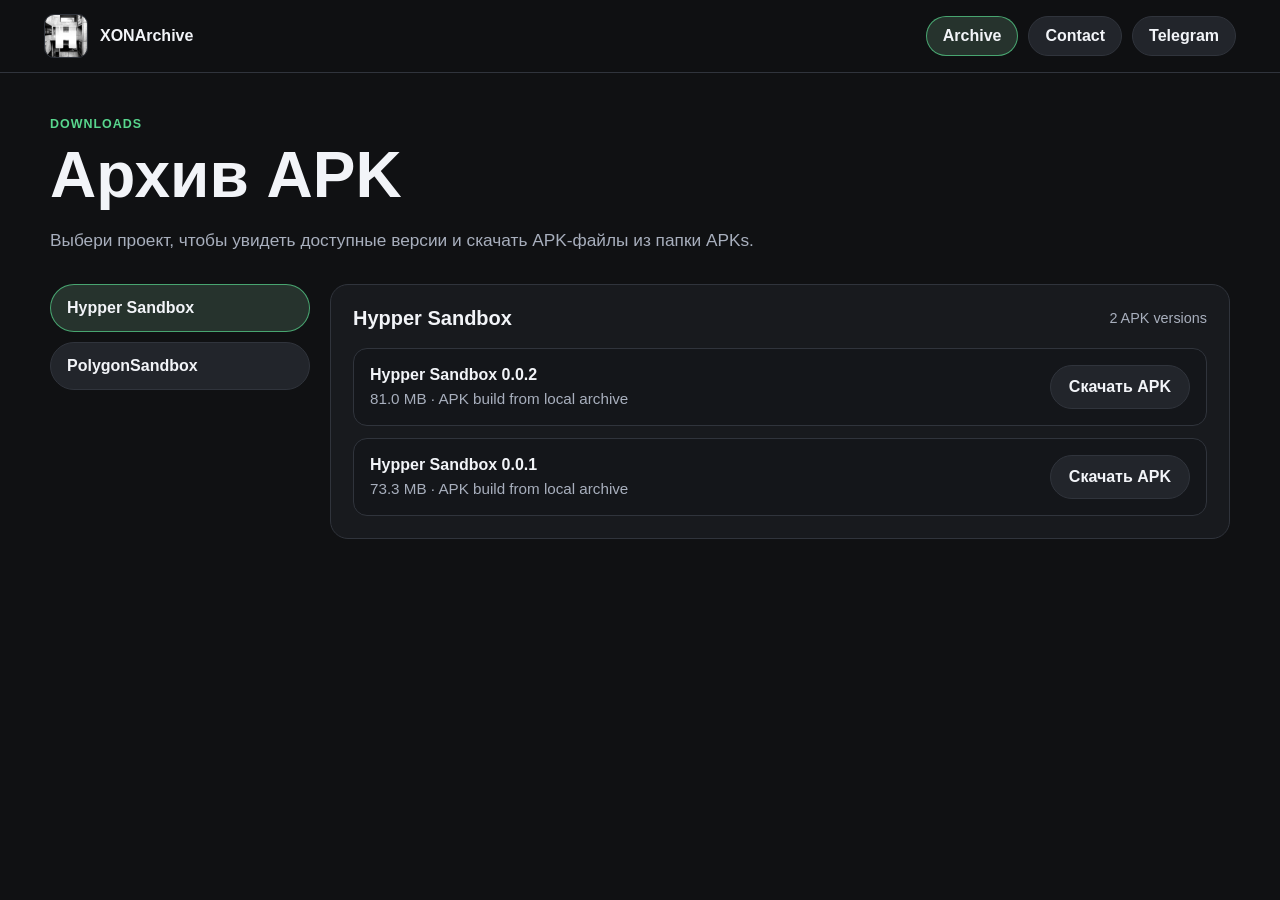
==== archive.html @ 49ba0135 "Global update 31.05.26 14:57" ====
<!doctype html>
<html lang="ru">
<head>
  <meta charset="utf-8">
  <meta name="viewport" content="width=device-width, initial-scale=1">
  <title>Archive - XONArchive</title>
  <link rel="stylesheet" href="styles.css">
</head>
<body>
  <header class="site-header">
    <a class="brand" href="index.html" aria-label="XONArchive home">
      <img src="XONArchive.jpg" alt="XONArchive">
      <span>XONArchive</span>
    </a>
    <nav class="nav">
      <a class="active" href="archive.html">Archive</a>
      <a href="contact.html">Contact</a>
      <a href="telegram.html">Telegram</a>
    </nav>
  </header>

  <main class="page">
    <section class="page-title">
      <p class="eyebrow">Downloads</p>
      <h1>Архив APK</h1>
      <p class="lead">Выбери проект, чтобы увидеть доступные версии и скачать APK-файлы из папки APKs.</p>
    </section>

    <section class="archive-layout">
      <div class="category-list" role="tablist" aria-label="Game categories">
        <button class="category-button active" type="button" data-game="hypper">Hypper Sandbox</button>
        <button class="category-button" type="button" data-game="polygon">PolygonSandbox</button>
      </div>
      <div class="version-panel">
        <div class="version-heading">
          <h2 id="gameTitle">Hypper Sandbox</h2>
          <span id="gameMeta">2 APK versions</span>
        </div>
        <div id="versionList" class="version-list"></div>
      </div>
    </section>
  </main>

  <script src="archive.js"></script>
</body>
</html>
---- styles.css ----
:root {
  color-scheme: dark;
  --bg: #101113;
  --surface: #181a1e;
  --surface-2: #22252b;
  --line: #30343c;
  --text: #f2f4f8;
  --muted: #a8afbd;
  --accent: #58d68d;
  --accent-2: #7bb7ff;
  --danger: #ff7a7a;
  --radius: 18px;
}

* {
  box-sizing: border-box;
}

body {
  margin: 0;
  min-height: 100vh;
  background: var(--bg);
  color: var(--text);
  font-family: Inter, "Segoe UI", Arial, sans-serif;
}

a {
  color: inherit;
}

.site-header {
  position: sticky;
  top: 0;
  z-index: 10;
  display: flex;
  align-items: center;
  justify-content: space-between;
  gap: 18px;
  padding: 14px clamp(16px, 4vw, 44px);
  background: rgba(16, 17, 19, 0.92);
  border-bottom: 1px solid var(--line);
  backdrop-filter: blur(18px);
}

.brand {
  display: inline-flex;
  align-items: center;
  gap: 12px;
  min-width: 0;
  color: var(--text);
  font-weight: 800;
  text-decoration: none;
}

.brand img {
  width: 44px;
  height: 44px;
  flex: 0 0 auto;
  border-radius: 10px;
  border: 1px solid var(--line);
  object-fit: cover;
}

.nav {
  display: flex;
  align-items: center;
  justify-content: flex-end;
  gap: 10px;
  flex-wrap: wrap;
}

.nav a,
.primary-link,
.category-button,
.download-button,
.contact-link {
  border: 1px solid var(--line);
  border-radius: 999px;
  background: var(--surface-2);
  color: var(--text);
  font: inherit;
  font-weight: 700;
  text-decoration: none;
  transition: transform 160ms ease, border-color 160ms ease, background 160ms ease;
}

.nav a {
  padding: 10px 16px;
}

.nav a:hover,
.nav a.active,
.primary-link:hover,
.category-button:hover,
.category-button.active,
.download-button:hover,
.contact-link:hover {
  border-color: color-mix(in srgb, var(--accent) 70%, white 0%);
  background: #26332d;
}

.nav a:hover,
.primary-link:hover,
.category-button:hover,
.download-button:hover,
.contact-link:hover {
  transform: translateY(-1px);
}

.page {
  width: min(1180px, calc(100% - 32px));
  margin: 0 auto;
  padding: 44px 0 72px;
}

.page.narrow {
  width: min(820px, calc(100% - 32px));
}

.hero {
  display: grid;
  grid-template-columns: minmax(0, 1fr) 320px;
  gap: 24px;
  align-items: stretch;
  padding: clamp(28px, 6vw, 60px);
  background: linear-gradient(135deg, #191b1f 0%, #20242b 55%, #172219 100%);
  border: 1px solid var(--line);
  border-radius: var(--radius);
}

.eyebrow {
  margin: 0 0 12px;
  color: var(--accent);
  font-size: 0.78rem;
  font-weight: 800;
  letter-spacing: 0.08em;
  text-transform: uppercase;
}

h1,
h2,
p {
  margin-top: 0;
}

h1 {
  max-width: 900px;
  margin-bottom: 18px;
  font-size: clamp(2rem, 5vw, 4.4rem);
  line-height: 1.02;
  letter-spacing: 0;
}

h2 {
  margin-bottom: 12px;
  font-size: 1.25rem;
}

.lead {
  max-width: 760px;
  margin-bottom: 0;
  color: var(--muted);
  font-size: 1.08rem;
  line-height: 1.7;
}

.status-panel,
.info-card,
.version-panel,
.contact-box,
.chat-tools,
.message {
  background: var(--surface);
  border: 1px solid var(--line);
  border-radius: var(--radius);
}

.status-panel {
  display: flex;
  flex-direction: column;
  justify-content: flex-end;
  min-height: 220px;
  padding: 24px;
}

.panel-label,
.version-heading span,
.message-meta,
.empty-note {
  color: var(--muted);
  font-size: 0.9rem;
}

.status-panel strong {
  margin: 8px 0;
  font-size: 2rem;
}

.grid-section {
  display: grid;
  grid-template-columns: repeat(3, 1fr);
  gap: 18px;
  margin-top: 22px;
}

.info-card,
.contact-box {
  padding: 24px;
}

.info-card p,
.contact-box p,
.message-text {
  color: var(--muted);
  line-height: 1.65;
}

.link-band {
  display: flex;
  align-items: center;
  justify-content: space-between;
  gap: 22px;
  margin-top: 22px;
  padding: 24px;
  border: 1px solid var(--line);
  border-radius: var(--radius);
  background: #151719;
}

.link-band p {
  margin-bottom: 0;
  color: var(--muted);
}

.primary-link,
.download-button,
.contact-link {
  display: inline-flex;
  align-items: center;
  justify-content: center;
  min-height: 44px;
  padding: 11px 18px;
  white-space: nowrap;
}

.page-title {
  margin-bottom: 28px;
}

.page-title h1 a {
  color: var(--accent-2);
  text-decoration: none;
}

.archive-layout {
  display: grid;
  grid-template-columns: 260px minmax(0, 1fr);
  gap: 20px;
  align-items: start;
}

.category-list {
  display: grid;
  gap: 10px;
}

.category-button {
  width: 100%;
  min-height: 48px;
  padding: 12px 16px;
  cursor: pointer;
  text-align: left;
}

.version-panel {
  padding: 22px;
}

.version-heading {
  display: flex;
  align-items: center;
  justify-content: space-between;
  gap: 16px;
  margin-bottom: 18px;
}

.version-heading h2 {
  margin-bottom: 0;
}

.version-list {
  display: grid;
  gap: 12px;
}

.version-item {
  display: grid;
  grid-template-columns: minmax(0, 1fr) auto;
  gap: 16px;
  align-items: center;
  padding: 16px;
  border: 1px solid var(--line);
  border-radius: 14px;
  background: #14161a;
}

.version-name {
  display: block;
  margin-bottom: 6px;
  font-weight: 800;
}

.version-info {
  color: var(--muted);
  font-size: 0.95rem;
}

.contact-link {
  margin-bottom: 18px;
  color: var(--accent-2);
}

.chat-tools {
  position: sticky;
  top: 82px;
  z-index: 5;
  display: flex;
  align-items: center;
  justify-content: space-between;
  gap: 16px;
  margin-bottom: 18px;
  padding: 14px;
}

.chat-tools input {
  width: min(520px, 100%);
  min-height: 44px;
  padding: 10px 16px;
  border: 1px solid var(--line);
  border-radius: 999px;
  background: #101113;
  color: var(--text);
  font: inherit;
}

.chat-list {
  display: grid;
  gap: 14px;
}

.message {
  padding: 16px;
}

.message-meta {
  display: flex;
  justify-content: space-between;
  gap: 12px;
  margin-bottom: 10px;
}

.message-text {
  white-space: pre-wrap;
}

.message-text a {
  color: var(--accent-2);
}

.message img {
  display: block;
  width: min(100%, 680px);
  max-height: 760px;
  margin-top: 12px;
  border: 1px solid var(--line);
  border-radius: 14px;
  object-fit: contain;
  background: #0c0d0f;
}

.service-message {
  border-style: dashed;
}

.empty-note {
  padding: 24px;
  text-align: center;
}

@media (max-width: 820px) {
  .site-header,
  .link-band,
  .chat-tools,
  .version-heading {
    align-items: stretch;
    flex-direction: column;
  }

  .site-header {
    position: static;
  }

  .nav {
    justify-content: flex-start;
  }

  .hero,
  .grid-section,
  .archive-layout {
    grid-template-columns: 1fr;
  }

  .status-panel {
    min-height: auto;
  }

  .version-item {
    grid-template-columns: 1fr;
  }

  .download-button,
  .primary-link {
    width: 100%;
  }
}
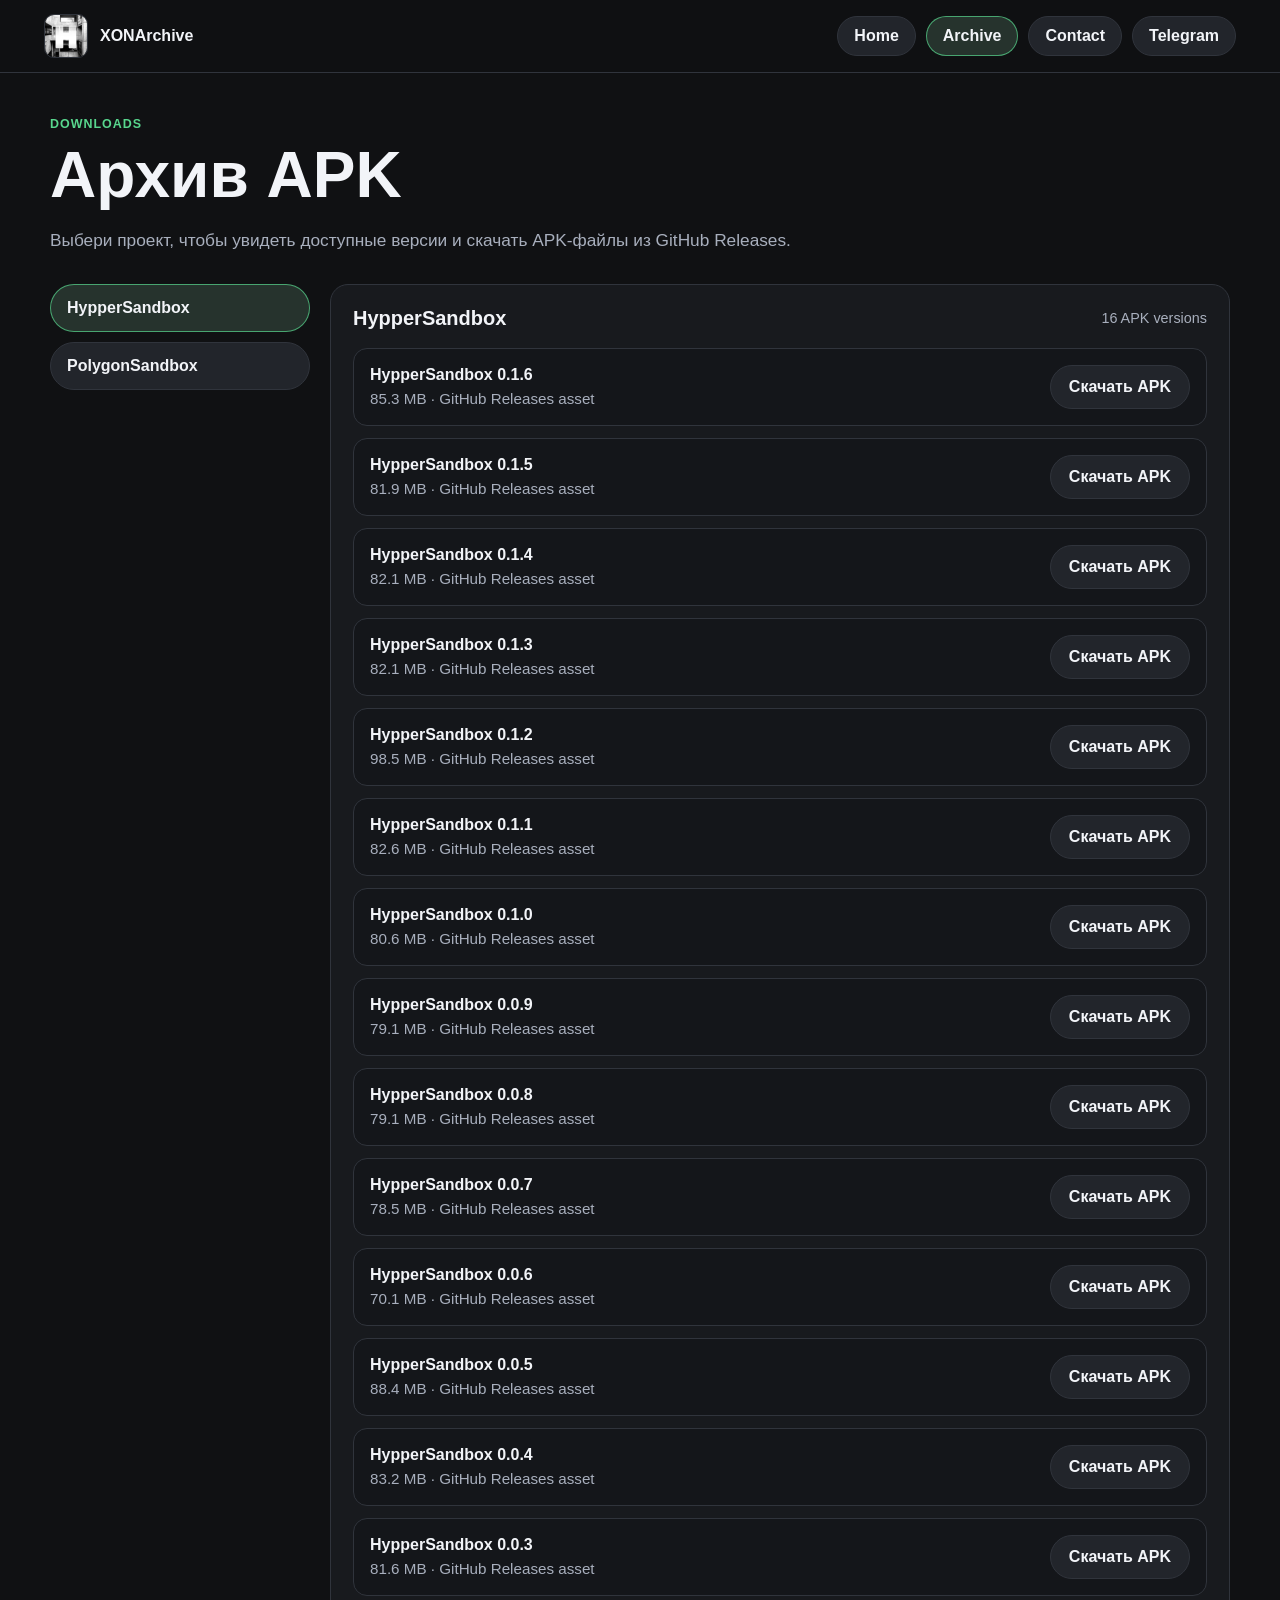
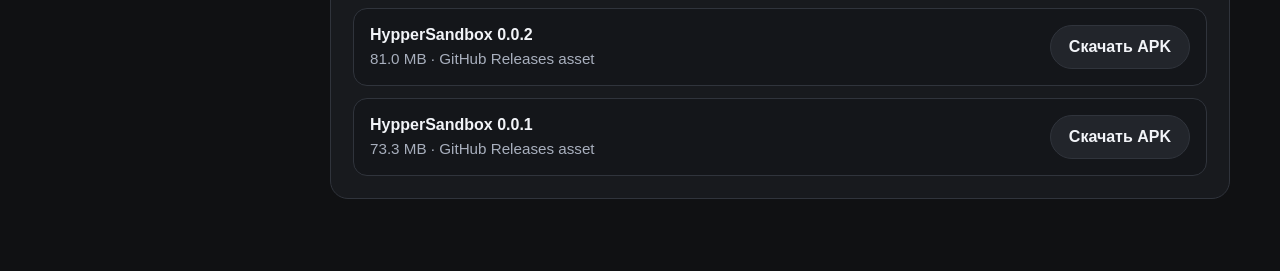
==== commit 6bff78b2: "Global update 31.05.26 17:18" ====
--- a/archive.html
+++ b/archive.html
@@ -13,6 +13,7 @@
       <span>XONArchive</span>
     </a>
     <nav class="nav">
+      <a href="index.html">Home</a>
       <a class="active" href="archive.html">Archive</a>
       <a href="contact.html">Contact</a>
       <a href="telegram.html">Telegram</a>
@@ -23,18 +24,18 @@
     <section class="page-title">
       <p class="eyebrow">Downloads</p>
       <h1>Архив APK</h1>
-      <p class="lead">Выбери проект, чтобы увидеть доступные версии и скачать APK-файлы из папки APKs.</p>
+      <p class="lead">Выбери проект, чтобы увидеть доступные версии и скачать APK-файлы из GitHub Releases.</p>
     </section>
 
     <section class="archive-layout">
       <div class="category-list" role="tablist" aria-label="Game categories">
-        <button class="category-button active" type="button" data-game="hypper">Hypper Sandbox</button>
+        <button class="category-button active" type="button" data-game="hypper">HypperSandbox</button>
         <button class="category-button" type="button" data-game="polygon">PolygonSandbox</button>
       </div>
       <div class="version-panel">
         <div class="version-heading">
-          <h2 id="gameTitle">Hypper Sandbox</h2>
-          <span id="gameMeta">2 APK versions</span>
+          <h2 id="gameTitle">HypperSandbox</h2>
+          <span id="gameMeta">16 APK versions</span>
         </div>
         <div id="versionList" class="version-list"></div>
       </div>
--- a/styles.css
+++ b/styles.css
@@ -320,6 +320,39 @@
   color: var(--accent-2);
 }
 
+.contact-list {
+  display: grid;
+  gap: 10px;
+  margin: 18px 0 22px;
+}
+
+.contact-row {
+  display: grid;
+  grid-template-columns: 120px minmax(0, 1fr);
+  gap: 14px;
+  align-items: center;
+  padding: 12px 14px;
+  border: 1px solid var(--line);
+  border-radius: 14px;
+  background: #14161a;
+}
+
+.contact-row span {
+  color: var(--muted);
+  font-size: 0.95rem;
+}
+
+.contact-row a {
+  color: var(--accent-2);
+  font-weight: 800;
+  overflow-wrap: anywhere;
+  text-decoration: none;
+}
+
+.contact-row strong {
+  overflow-wrap: anywhere;
+}
+
 .chat-tools {
   position: sticky;
   top: 82px;
@@ -422,4 +455,9 @@
   .primary-link {
     width: 100%;
   }
-}
+
+  .contact-row {
+    grid-template-columns: 1fr;
+    gap: 6px;
+  }
+}
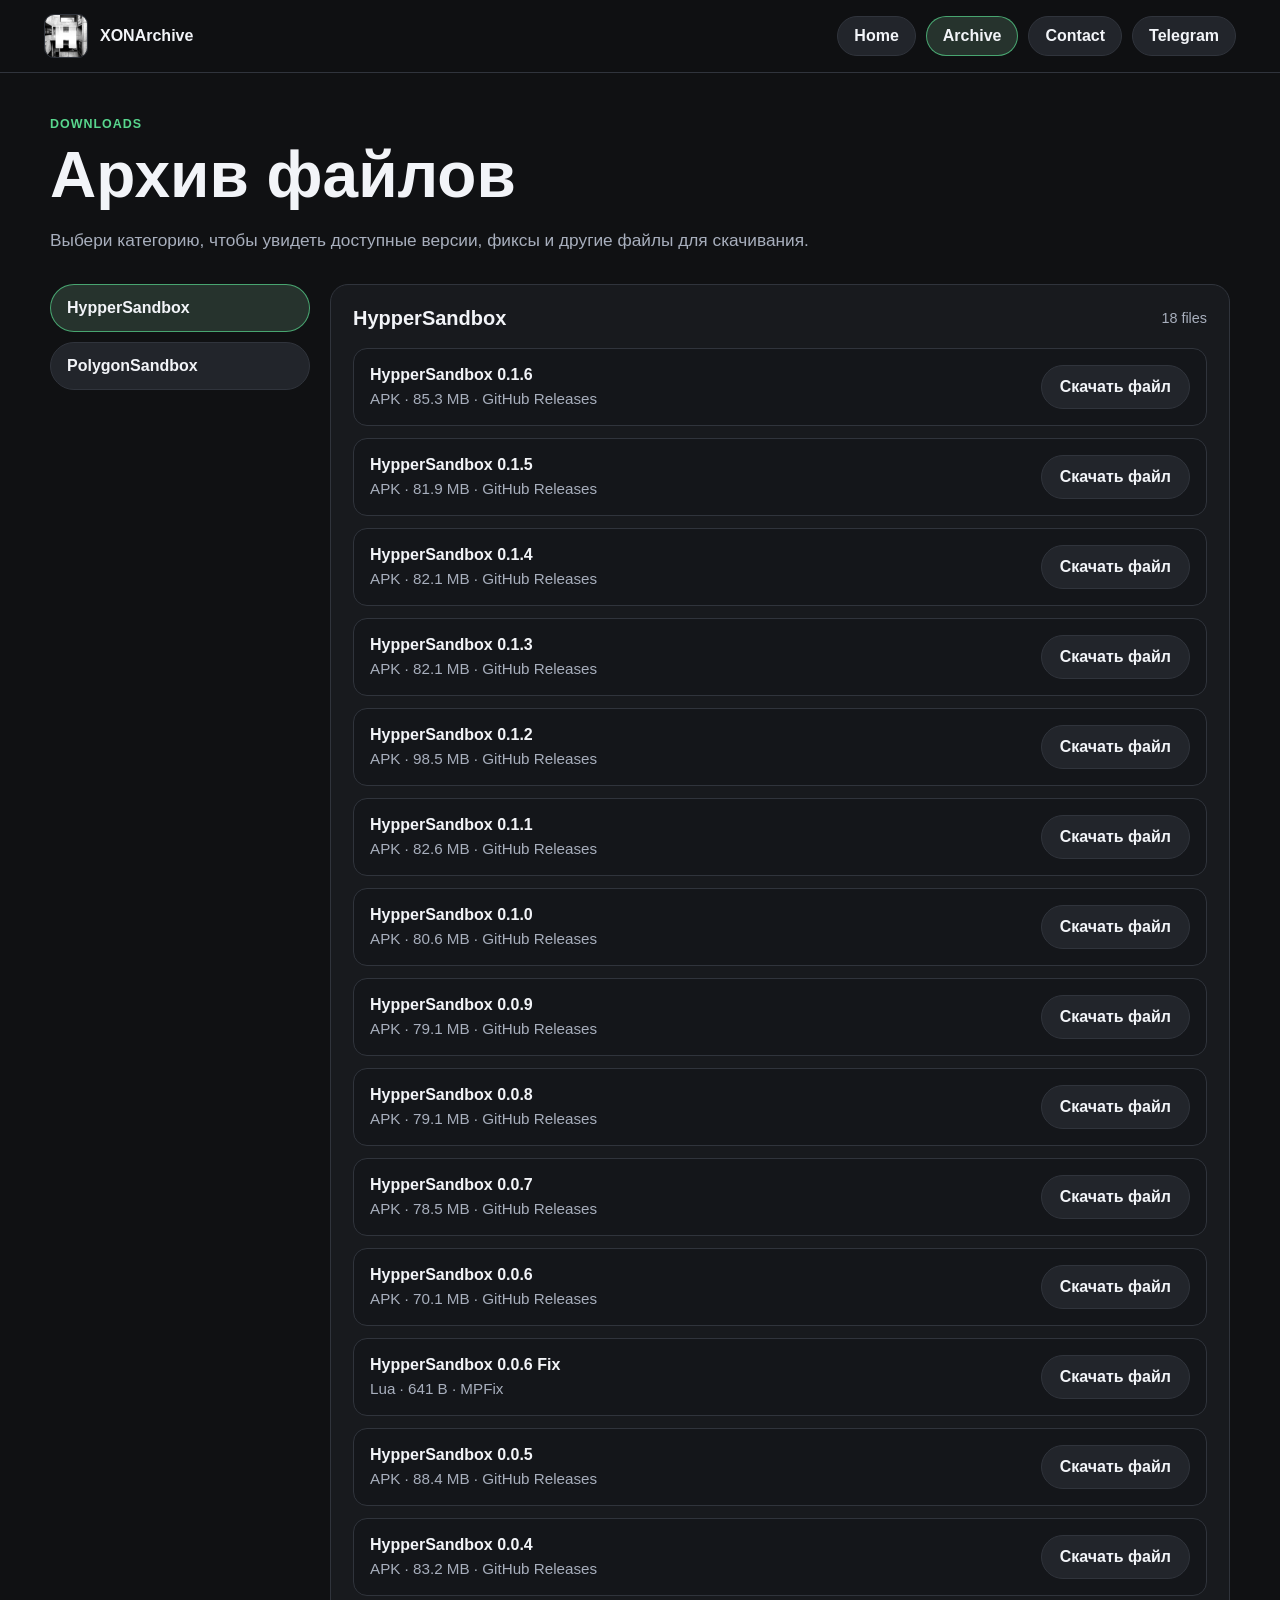
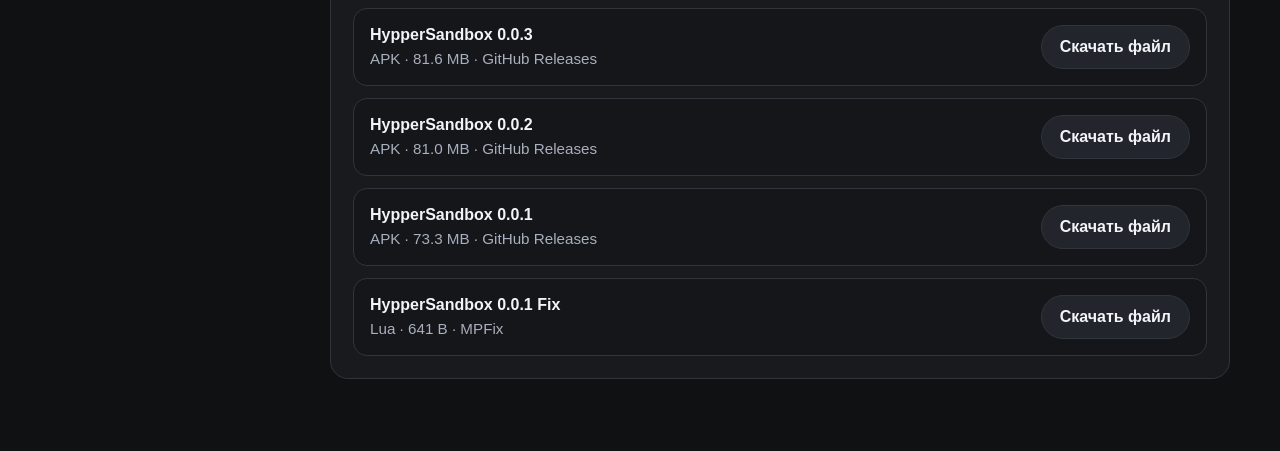
==== commit 43ed0aa5: "Path 31.05.26 18:27" ====
--- a/archive.html
+++ b/archive.html
@@ -23,19 +23,19 @@
   <main class="page">
     <section class="page-title">
       <p class="eyebrow">Downloads</p>
-      <h1>Архив APK</h1>
-      <p class="lead">Выбери проект, чтобы увидеть доступные версии и скачать APK-файлы из GitHub Releases.</p>
+      <h1>Архив файлов</h1>
+      <p class="lead">Выбери категорию, чтобы увидеть доступные версии, фиксы и другие файлы для скачивания.</p>
     </section>
 
     <section class="archive-layout">
-      <div class="category-list" role="tablist" aria-label="Game categories">
+      <div class="category-list" role="tablist" aria-label="Archive categories">
         <button class="category-button active" type="button" data-game="hypper">HypperSandbox</button>
         <button class="category-button" type="button" data-game="polygon">PolygonSandbox</button>
       </div>
       <div class="version-panel">
         <div class="version-heading">
           <h2 id="gameTitle">HypperSandbox</h2>
-          <span id="gameMeta">16 APK versions</span>
+          <span id="gameMeta">18 files</span>
         </div>
         <div id="versionList" class="version-list"></div>
       </div>
--- a/styles.css
+++ b/styles.css
@@ -293,6 +293,10 @@
   gap: 12px;
 }
 
+.telegram-files {
+  margin-bottom: 18px;
+}
+
 .version-item {
   display: grid;
   grid-template-columns: minmax(0, 1fr) auto;
@@ -409,6 +413,18 @@
   border-radius: 14px;
   object-fit: contain;
   background: #0c0d0f;
+}
+
+.message audio {
+  display: block;
+  width: min(100%, 680px);
+  margin-top: 12px;
+}
+
+.message img.sticker-image {
+  width: 64px;
+  height: 64px;
+  object-fit: contain;
 }
 
 .service-message {
